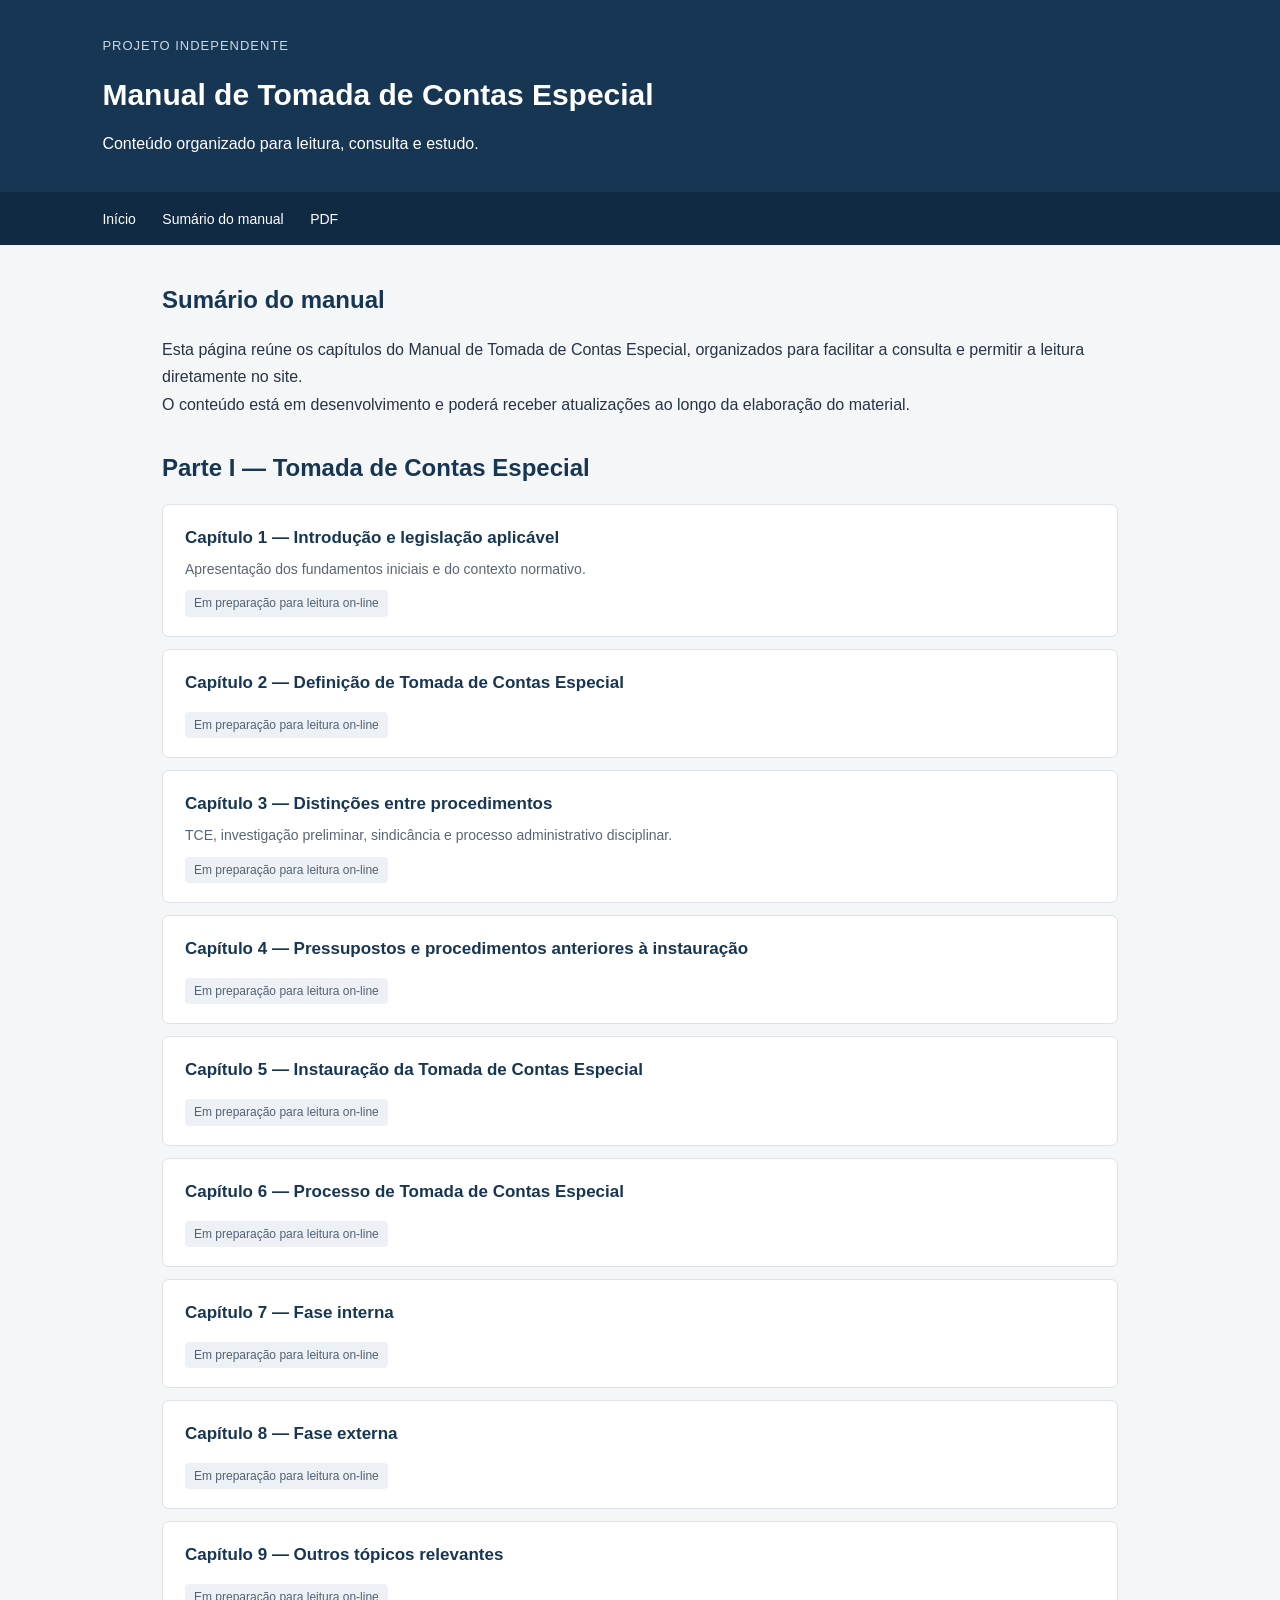
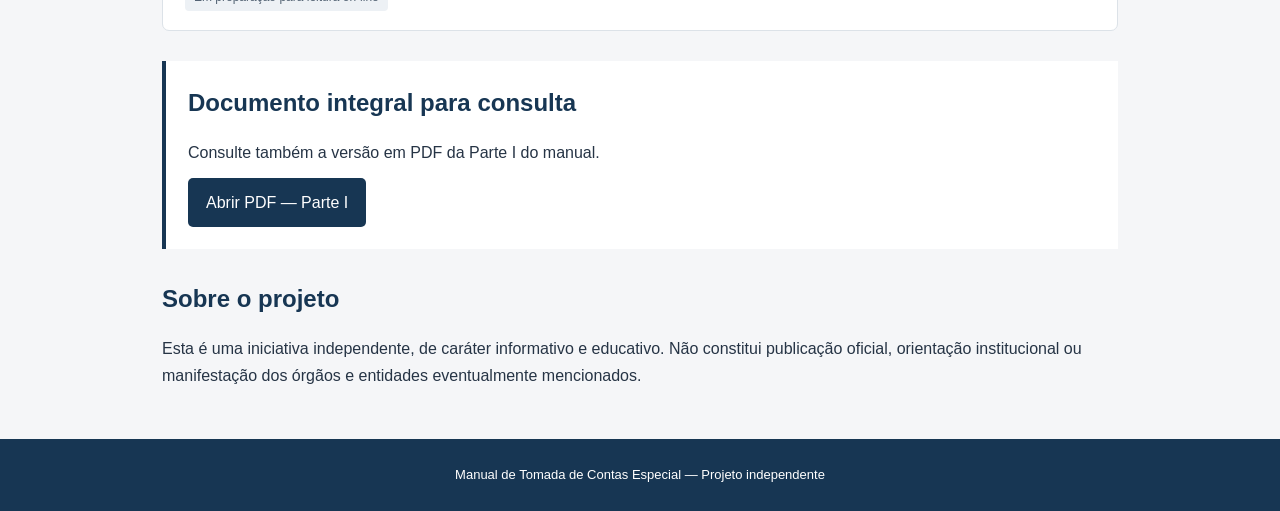
==== manual/index.html @ 4e3efc56 "Criação da página de sumário eletrônico do manual Estruturação da Parte I, organização dos capítulos" ====
<!DOCTYPE html>
<html lang="pt-BR">
<head>
    <meta charset="UTF-8">
    <meta name="viewport" content="width=device-width, initial-scale=1.0">
    <meta name="description" content="Sumário eletrônico do Manual de Tomada de Contas Especial.">
    <title>Manual de Tomada de Contas Especial | Sumário</title>

    <style>
        * {
            margin: 0;
            padding: 0;
            box-sizing: border-box;
        }

        body {
            font-family: Arial, sans-serif;
            background: #f5f6f8;
            color: #263445;
            line-height: 1.7;
        }

        header {
            background: #173653;
            color: white;
            padding: 35px 8%;
        }

        header a {
            color: white;
            text-decoration: none;
        }

        .identificacao {
            font-size: 13px;
            letter-spacing: 1px;
            text-transform: uppercase;
            color: #cbd8e4;
            margin-bottom: 12px;
        }

        header h1 {
            font-size: 30px;
            margin-bottom: 10px;
        }

        header p {
            max-width: 750px;
        }

        nav {
            background: #102a43;
            padding: 13px 8%;
        }

        nav a {
            color: white;
            text-decoration: none;
            margin-right: 22px;
            font-size: 14px;
        }

        main {
            max-width: 1000px;
            margin: 35px auto;
            padding: 0 22px;
        }

        .apresentacao {
            margin-bottom: 30px;
        }

        h2 {
            color: #173653;
            margin-bottom: 15px;
        }

        .capitulo {
            background: white;
            border: 1px solid #dce2e8;
            border-radius: 7px;
            padding: 19px 22px;
            margin-bottom: 12px;
        }

        .capitulo h3 {
            color: #173653;
            font-size: 17px;
            margin-bottom: 5px;
        }

        .capitulo p {
            color: #586575;
            font-size: 14px;
        }

        .status {
            display: inline-block;
            margin-top: 9px;
            padding: 3px 9px;
            background: #edf1f5;
            color: #526273;
            border-radius: 4px;
            font-size: 12px;
        }

        .documento {
            background: white;
            border-left: 4px solid #173653;
            padding: 22px;
            margin-top: 30px;
        }

        .botao {
            display: inline-block;
            background: #173653;
            color: white;
            text-decoration: none;
            padding: 11px 18px;
            border-radius: 5px;
            margin-top: 12px;
        }

        .botao:hover {
            background: #244e72;
        }

        footer {
            background: #173653;
            color: white;
            text-align: center;
            padding: 25px;
            margin-top: 50px;
            font-size: 13px;
        }

        @media (max-width: 600px) {
            header h1 {
                font-size: 24px;
            }

            nav a {
                display: inline-block;
                margin: 5px 12px 5px 0;
            }
        }
    </style>
</head>

<body>

<header>
    <div class="identificacao">Projeto independente</div>
    <h1>Manual de Tomada de Contas Especial</h1>
    <p>Conteúdo organizado para leitura, consulta e estudo.</p>
</header>

<nav>
    <a href="../index.html">Início</a>
    <a href="#sumario">Sumário do manual</a>
    <a href="#documentos">PDF</a>
</nav>

<main>

    <section class="apresentacao">
        <h2>Sumário do manual</h2>
        <p>
            Esta página reúne os capítulos do Manual de Tomada de
            Contas Especial, organizados para facilitar a consulta
            e permitir a leitura diretamente no site.
        </p>
        <p>
            O conteúdo está em desenvolvimento e poderá receber
            atualizações ao longo da elaboração do material.
        </p>
    </section>

    <section id="sumario">
        <h2>Parte I — Tomada de Contas Especial</h2>

        <div class="capitulo">
            <h3>Capítulo 1 — Introdução e legislação aplicável</h3>
            <p>Apresentação dos fundamentos iniciais e do contexto normativo.</p>
            <span class="status">Em preparação para leitura on-line</span>
        </div>

        <div class="capitulo">
            <h3>Capítulo 2 — Definição de Tomada de Contas Especial</h3>
            <span class="status">Em preparação para leitura on-line</span>
        </div>

        <div class="capitulo">
            <h3>Capítulo 3 — Distinções entre procedimentos</h3>
            <p>TCE, investigação preliminar, sindicância e processo administrativo disciplinar.</p>
            <span class="status">Em preparação para leitura on-line</span>
        </div>

        <div class="capitulo">
            <h3>Capítulo 4 — Pressupostos e procedimentos anteriores à instauração</h3>
            <span class="status">Em preparação para leitura on-line</span>
        </div>

        <div class="capitulo">
            <h3>Capítulo 5 — Instauração da Tomada de Contas Especial</h3>
            <span class="status">Em preparação para leitura on-line</span>
        </div>

        <div class="capitulo">
            <h3>Capítulo 6 — Processo de Tomada de Contas Especial</h3>
            <span class="status">Em preparação para leitura on-line</span>
        </div>

        <div class="capitulo">
            <h3>Capítulo 7 — Fase interna</h3>
            <span class="status">Em preparação para leitura on-line</span>
        </div>

        <div class="capitulo">
            <h3>Capítulo 8 — Fase externa</h3>
            <span class="status">Em preparação para leitura on-line</span>
        </div>

        <div class="capitulo">
            <h3>Capítulo 9 — Outros tópicos relevantes</h3>
            <span class="status">Em preparação para leitura on-line</span>
        </div>
    </section>

    <section id="documentos" class="documento">
        <h2>Documento integral para consulta</h2>
        <p>
            Consulte também a versão em PDF da Parte I do manual.
        </p>

        <a class="botao"
           href="../manual-tomada-de-contas-especial-parte-1.pdf"
           target="_blank"
           rel="noopener">
            Abrir PDF — Parte I
        </a>
    </section>

    <section style="margin-top: 30px;">
        <h2>Sobre o projeto</h2>
        <p>
            Esta é uma iniciativa independente, de caráter
            informativo e educativo. Não constitui publicação
            oficial, orientação institucional ou manifestação
            dos órgãos e entidades eventualmente mencionados.
        </p>
    </section>

</main>

<footer>
    Manual de Tomada de Contas Especial — Projeto independente
</footer>

</body>
</html>
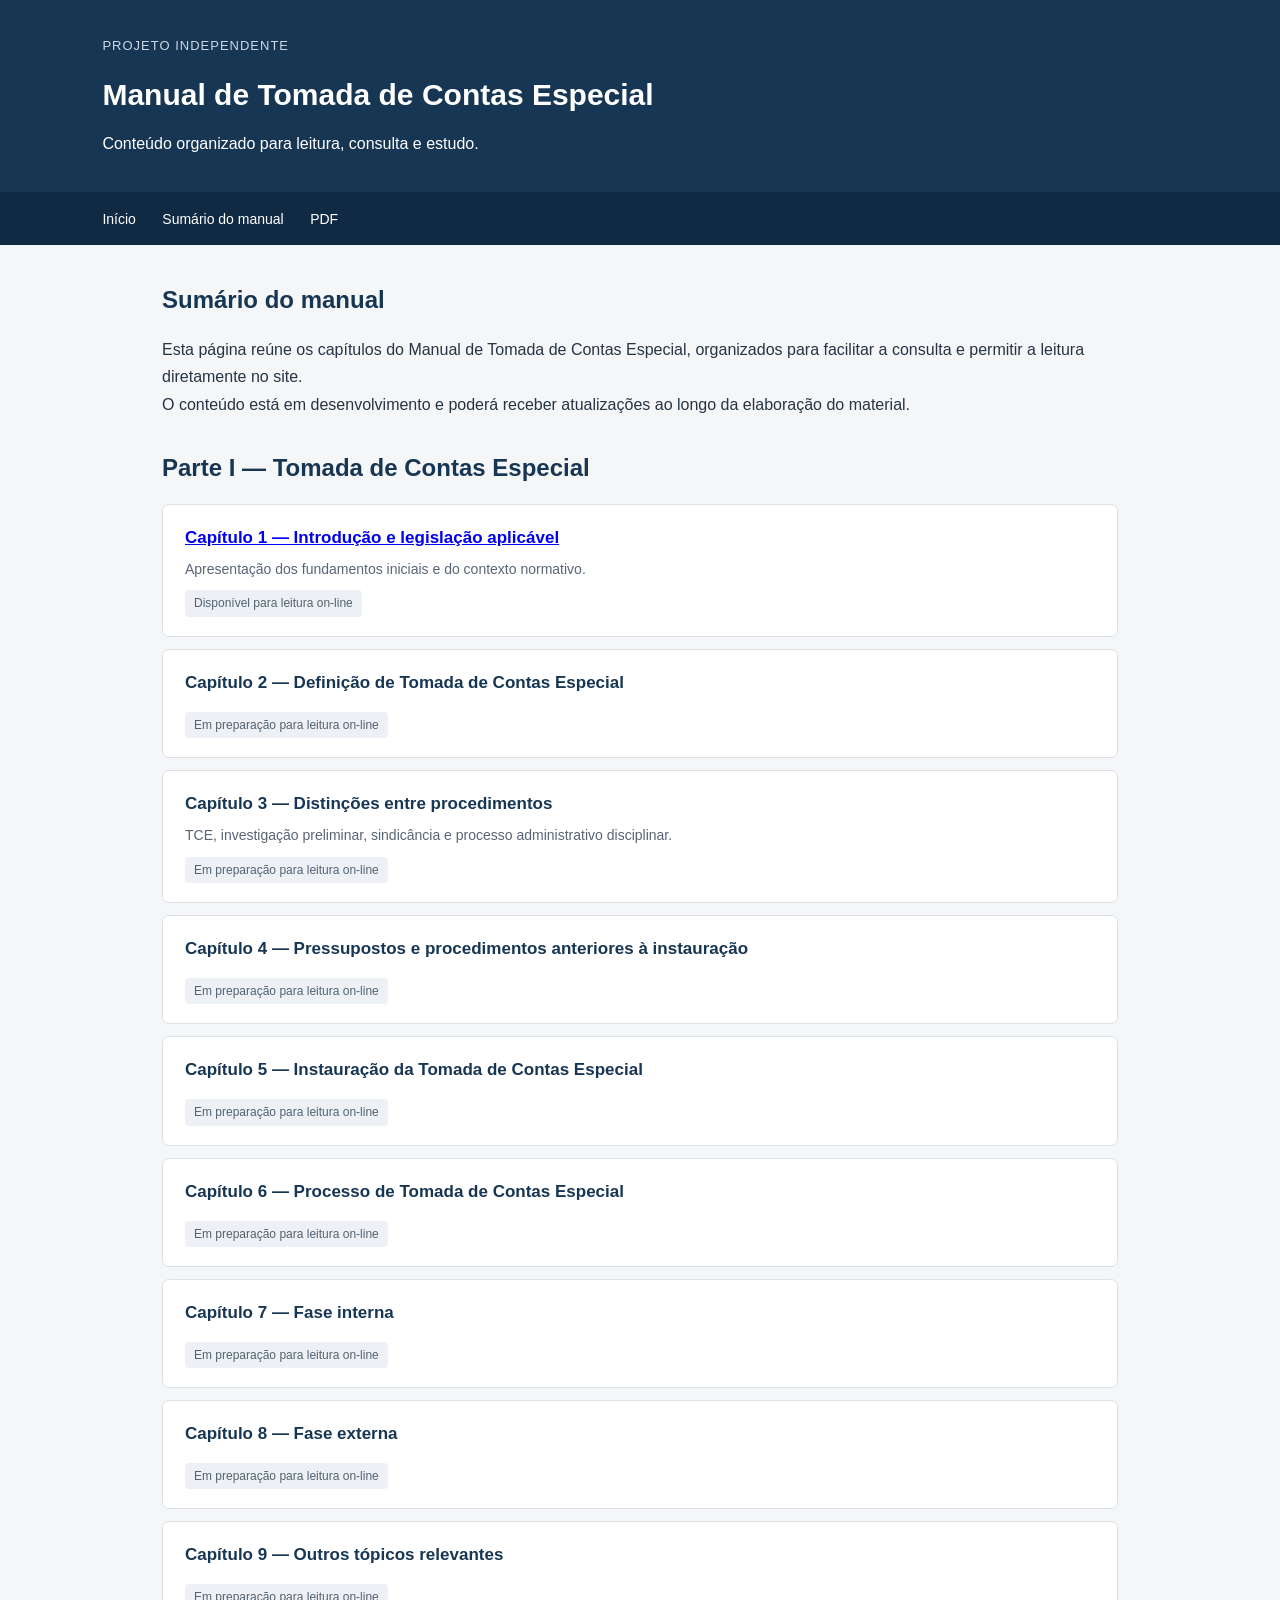
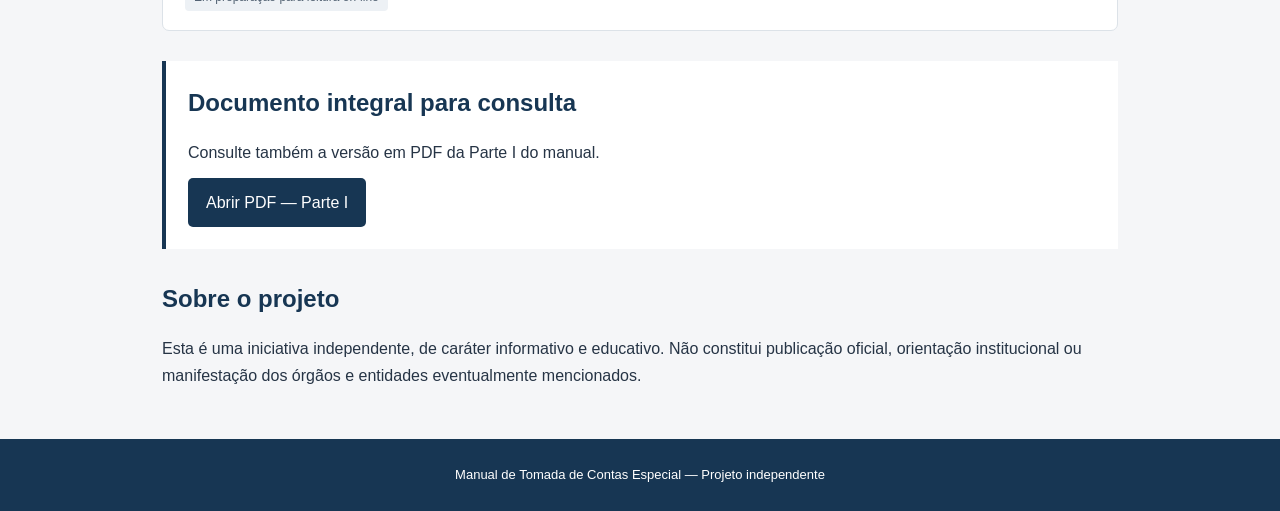
==== commit 2b0d58bb: "Atualização do sumário com link para o Capítulo 1" ====
--- a/manual/index.html
+++ b/manual/index.html
@@ -180,10 +180,14 @@
         <h2>Parte I — Tomada de Contas Especial</h2>
 
         <div class="capitulo">
-            <h3>Capítulo 1 — Introdução e legislação aplicável</h3>
-            <p>Apresentação dos fundamentos iniciais e do contexto normativo.</p>
-            <span class="status">Em preparação para leitura on-line</span>
-        </div>
+    <h3>
+        <a href="capitulo-01.html">
+            Capítulo 1 — Introdução e legislação aplicável
+        </a>
+    </h3>
+    <p>Apresentação dos fundamentos iniciais e do contexto normativo.</p>
+    <span class="status">Disponível para leitura on-line</span>
+</div>
 
         <div class="capitulo">
             <h3>Capítulo 2 — Definição de Tomada de Contas Especial</h3>
